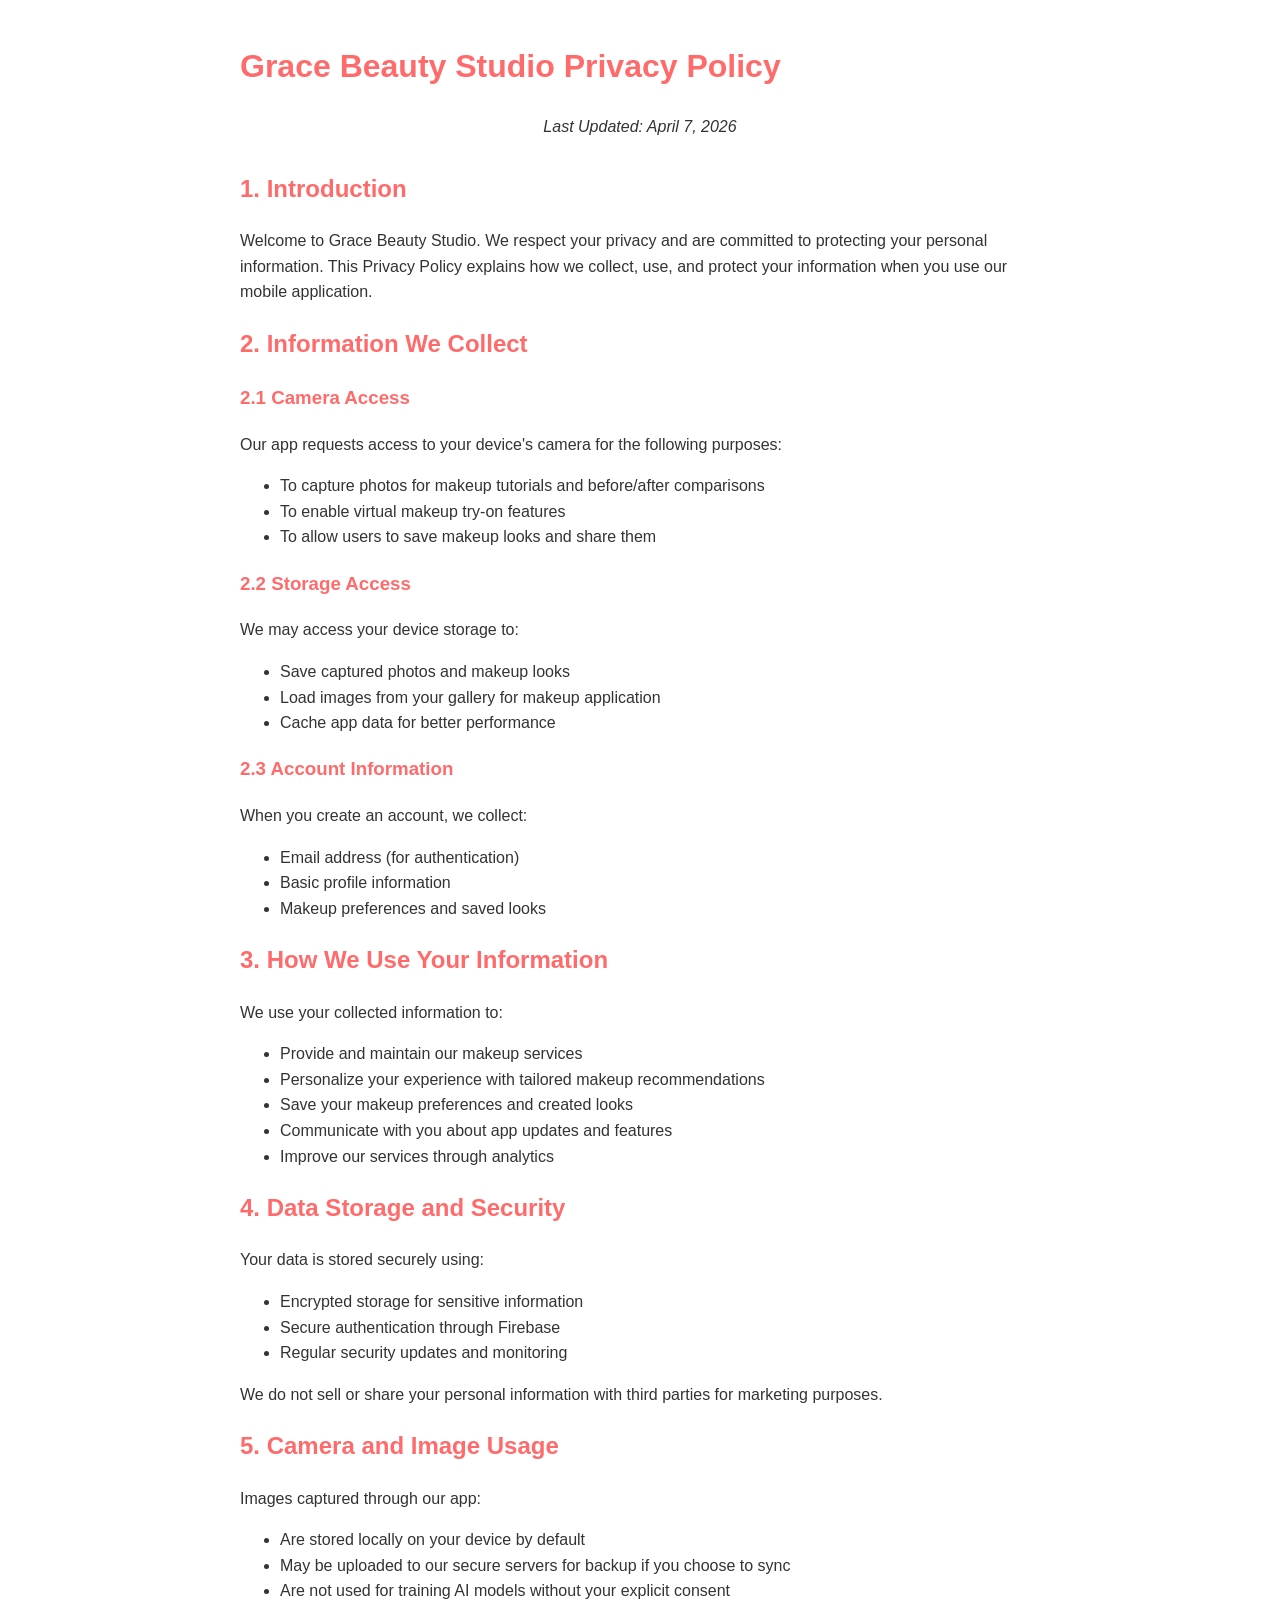
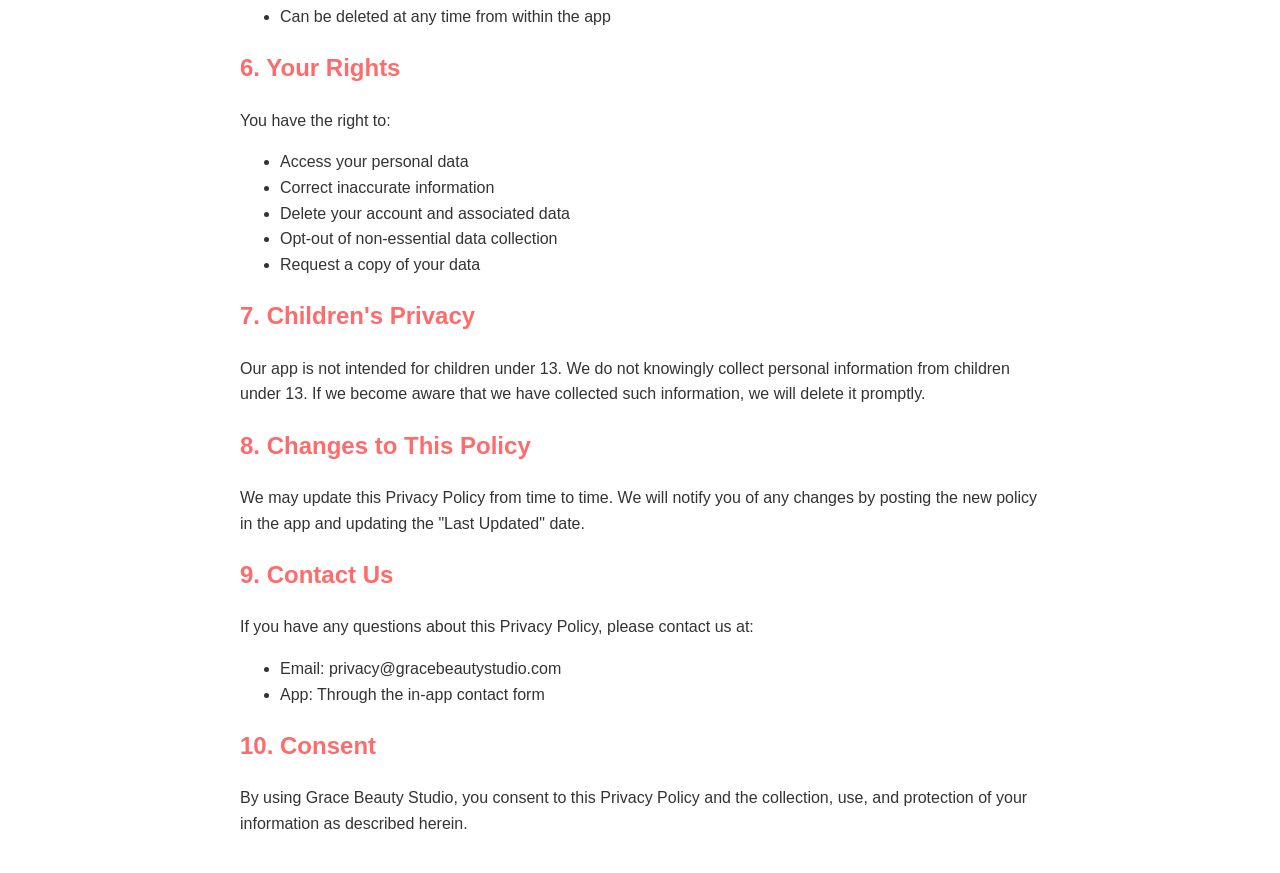
==== index.html @ 06bd7c3a "Add Privacy Policy page for Grace Beauty Studio This file contains the Privacy Policy for Grace Beau" ====
<!DOCTYPE html>
<html lang="en">
<head>
    <meta charset="UTF-8">
    <meta name="viewport" content="width=device-width, initial-scale=1.0">
    <title>Grace Beauty Studio - Privacy Policy</title>
    <style>
        body {
            font-family: Arial, sans-serif;
            line-height: 1.6;
            max-width: 800px;
            margin: 0 auto;
            padding: 20px;
            color: #333;
        }
        h1, h2, h3 {
            color: #FF6B6B;
        }
        .date {
            text-align: center;
            font-style: italic;
            margin-bottom: 30px;
        }
    </style>
</head>
<body>
    <h1>Grace Beauty Studio Privacy Policy</h1>
    <p class="date">Last Updated: April 7, 2026</p>

    <h2>1. Introduction</h2>
    <p>Welcome to Grace Beauty Studio. We respect your privacy and are committed to protecting your personal information. This Privacy Policy explains how we collect, use, and protect your information when you use our mobile application.</p>

    <h2>2. Information We Collect</h2>
    
    <h3>2.1 Camera Access</h3>
    <p>Our app requests access to your device's camera for the following purposes:</p>
    <ul>
        <li>To capture photos for makeup tutorials and before/after comparisons</li>
        <li>To enable virtual makeup try-on features</li>
        <li>To allow users to save makeup looks and share them</li>
    </ul>

    <h3>2.2 Storage Access</h3>
    <p>We may access your device storage to:</p>
    <ul>
        <li>Save captured photos and makeup looks</li>
        <li>Load images from your gallery for makeup application</li>
        <li>Cache app data for better performance</li>
    </ul>

    <h3>2.3 Account Information</h3>
    <p>When you create an account, we collect:</p>
    <ul>
        <li>Email address (for authentication)</li>
        <li>Basic profile information</li>
        <li>Makeup preferences and saved looks</li>
    </ul>

    <h2>3. How We Use Your Information</h2>
    <p>We use your collected information to:</p>
    <ul>
        <li>Provide and maintain our makeup services</li>
        <li>Personalize your experience with tailored makeup recommendations</li>
        <li>Save your makeup preferences and created looks</li>
        <li>Communicate with you about app updates and features</li>
        <li>Improve our services through analytics</li>
    </ul>

    <h2>4. Data Storage and Security</h2>
    <p>Your data is stored securely using:</p>
    <ul>
        <li>Encrypted storage for sensitive information</li>
        <li>Secure authentication through Firebase</li>
        <li>Regular security updates and monitoring</li>
    </ul>
    <p>We do not sell or share your personal information with third parties for marketing purposes.</p>

    <h2>5. Camera and Image Usage</h2>
    <p>Images captured through our app:</p>
    <ul>
        <li>Are stored locally on your device by default</li>
        <li>May be uploaded to our secure servers for backup if you choose to sync</li>
        <li>Are not used for training AI models without your explicit consent</li>
        <li>Can be deleted at any time from within the app</li>
    </ul>

    <h2>6. Your Rights</h2>
    <p>You have the right to:</p>
    <ul>
        <li>Access your personal data</li>
        <li>Correct inaccurate information</li>
        <li>Delete your account and associated data</li>
        <li>Opt-out of non-essential data collection</li>
        <li>Request a copy of your data</li>
    </ul>

    <h2>7. Children's Privacy</h2>
    <p>Our app is not intended for children under 13. We do not knowingly collect personal information from children under 13. If we become aware that we have collected such information, we will delete it promptly.</p>

    <h2>8. Changes to This Policy</h2>
    <p>We may update this Privacy Policy from time to time. We will notify you of any changes by posting the new policy in the app and updating the "Last Updated" date.</p>

    <h2>9. Contact Us</h2>
    <p>If you have any questions about this Privacy Policy, please contact us at:</p>
    <ul>
        <li>Email: privacy@gracebeautystudio.com</li>
        <li>App: Through the in-app contact form</li>
    </ul>

    <h2>10. Consent</h2>
    <p>By using Grace Beauty Studio, you consent to this Privacy Policy and the collection, use, and protection of your information as described herein.</p>
</body>
</html>
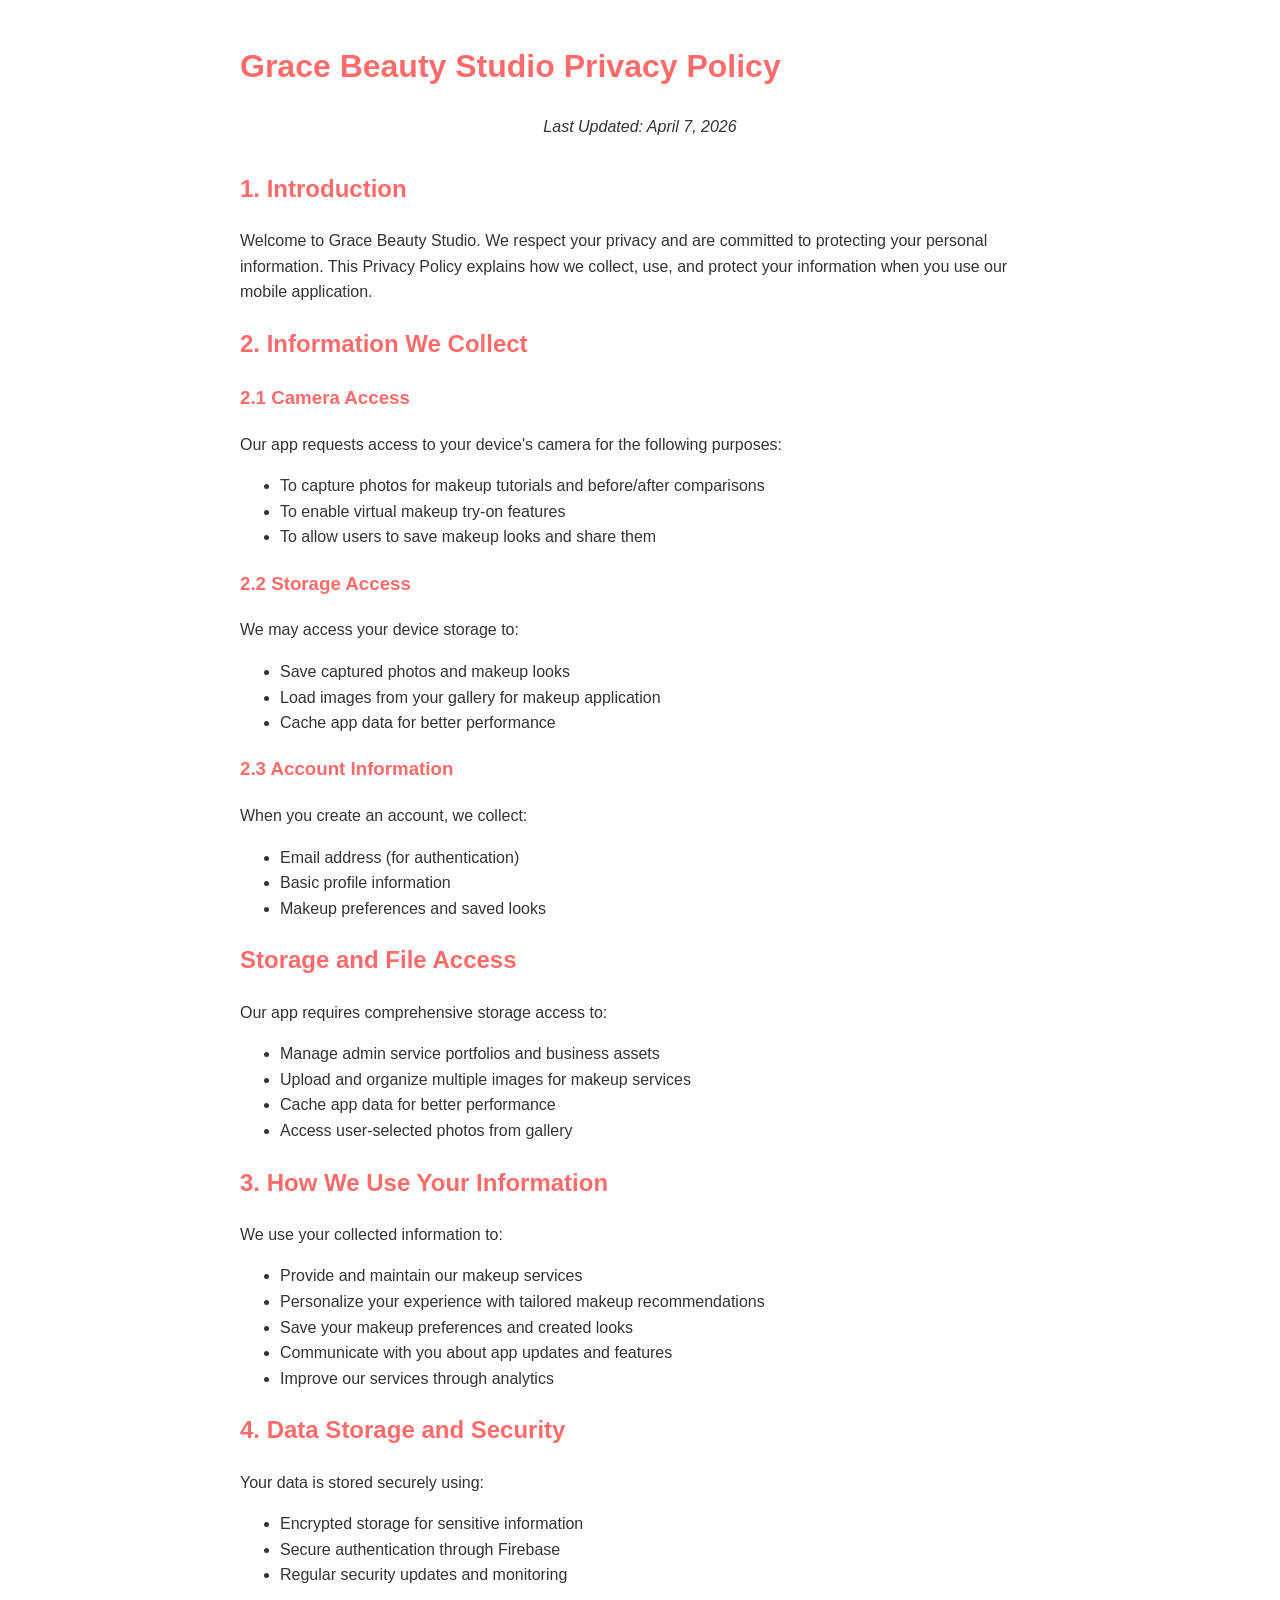
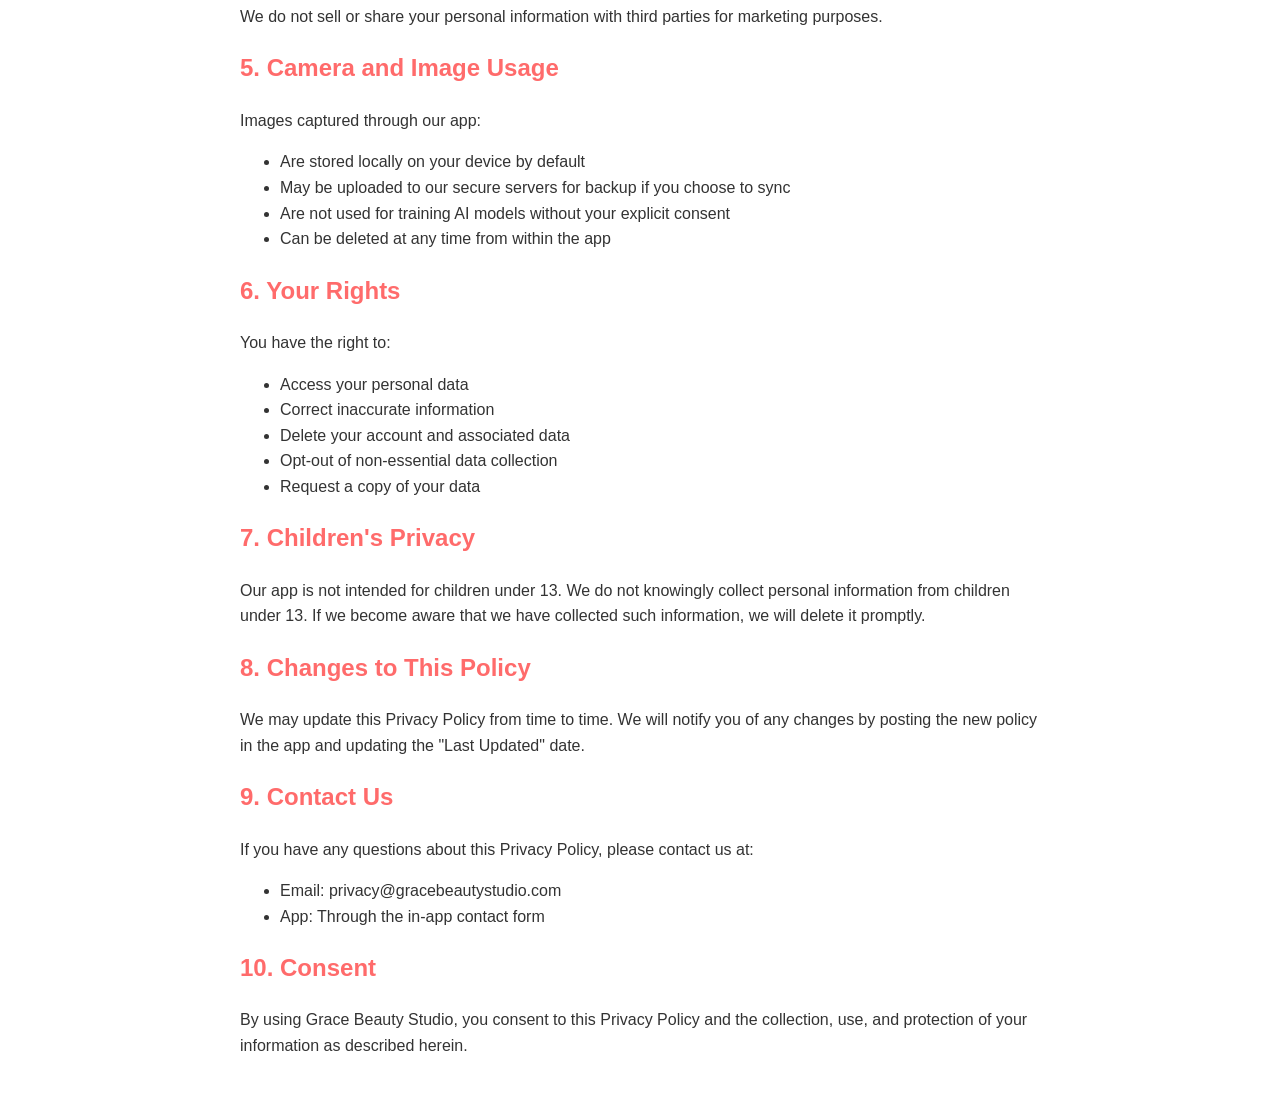
==== commit 63930823: "Add storage and file access section to index.html" ====
--- a/index.html
+++ b/index.html
@@ -56,6 +56,15 @@
         <li>Makeup preferences and saved looks</li>
     </ul>
 
+    <h2>Storage and File Access</h2>
+    <p>Our app requires comprehensive storage access to:</p>
+   <ul>
+    <li>Manage admin service portfolios and business assets</li>
+    <li>Upload and organize multiple images for makeup services</li>
+    <li>Cache app data for better performance</li>
+    <li>Access user-selected photos from gallery</li>
+   </ul>
+
     <h2>3. How We Use Your Information</h2>
     <p>We use your collected information to:</p>
     <ul>
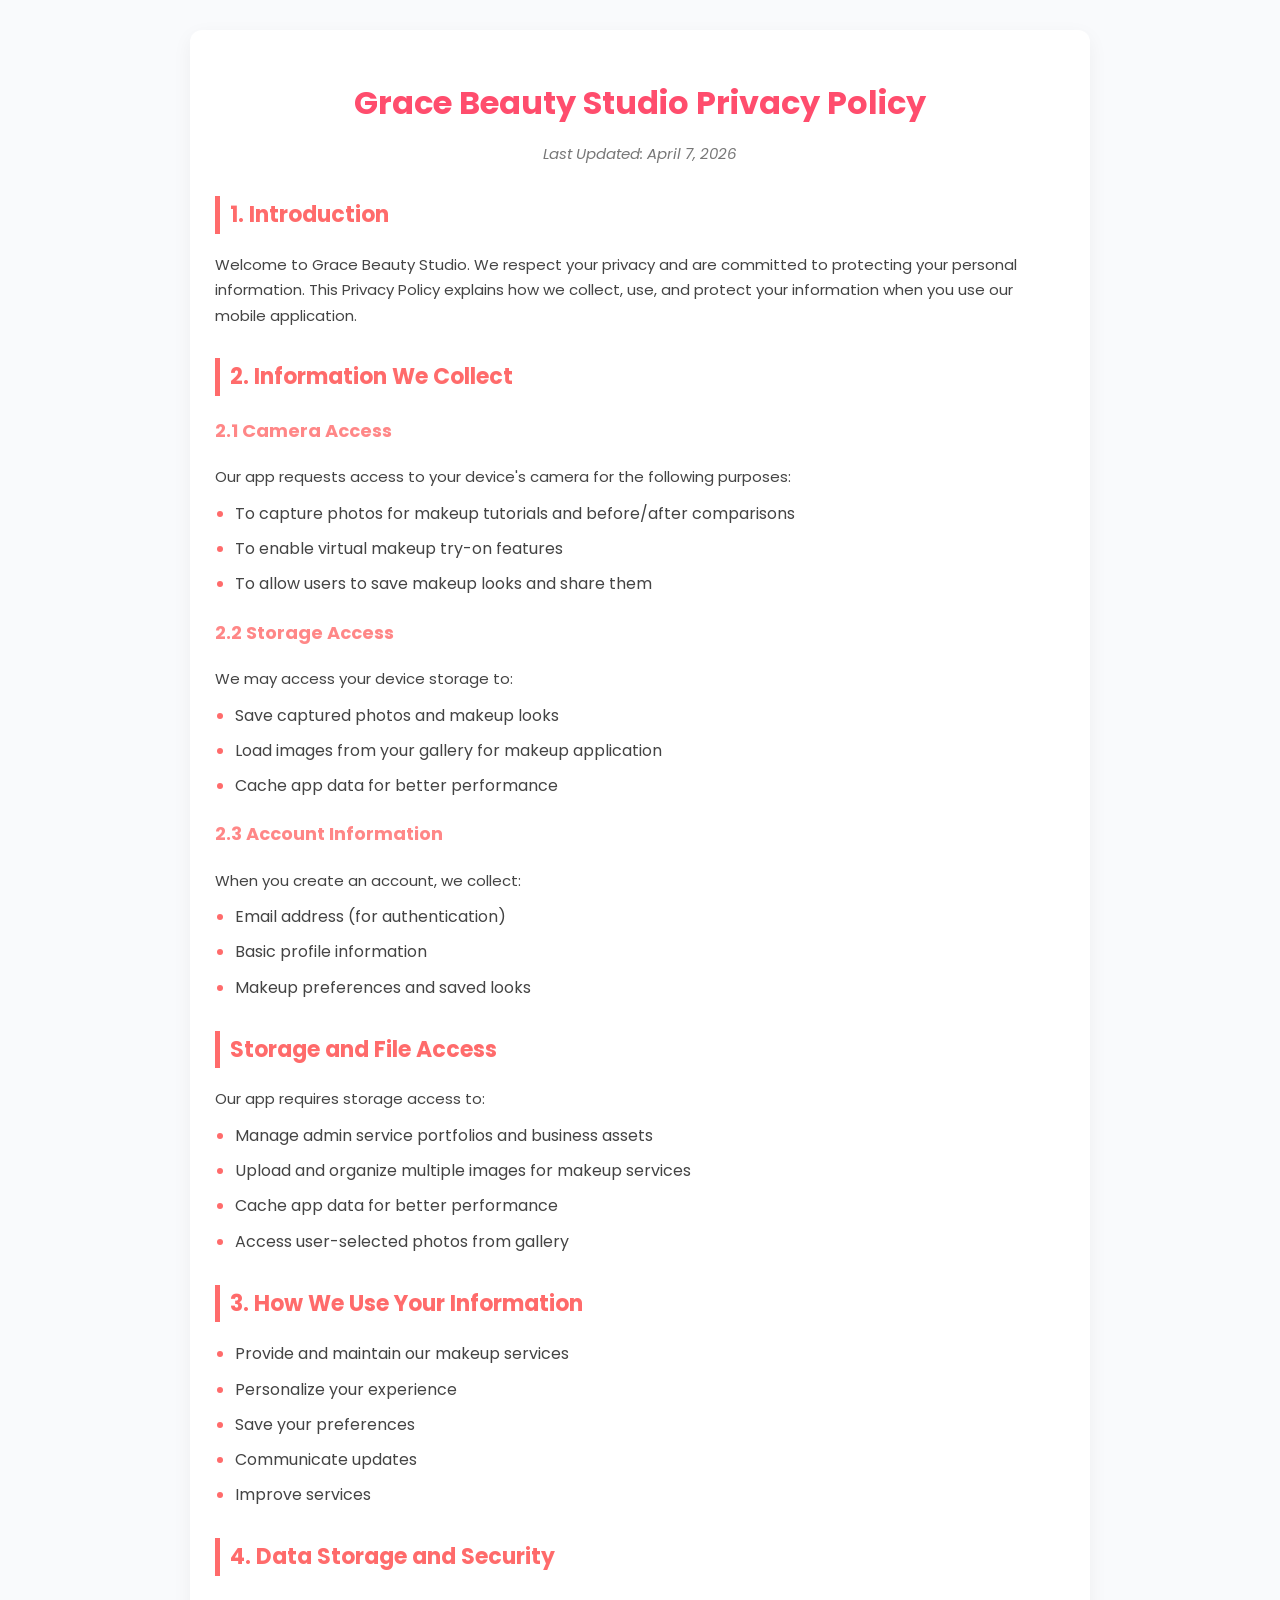
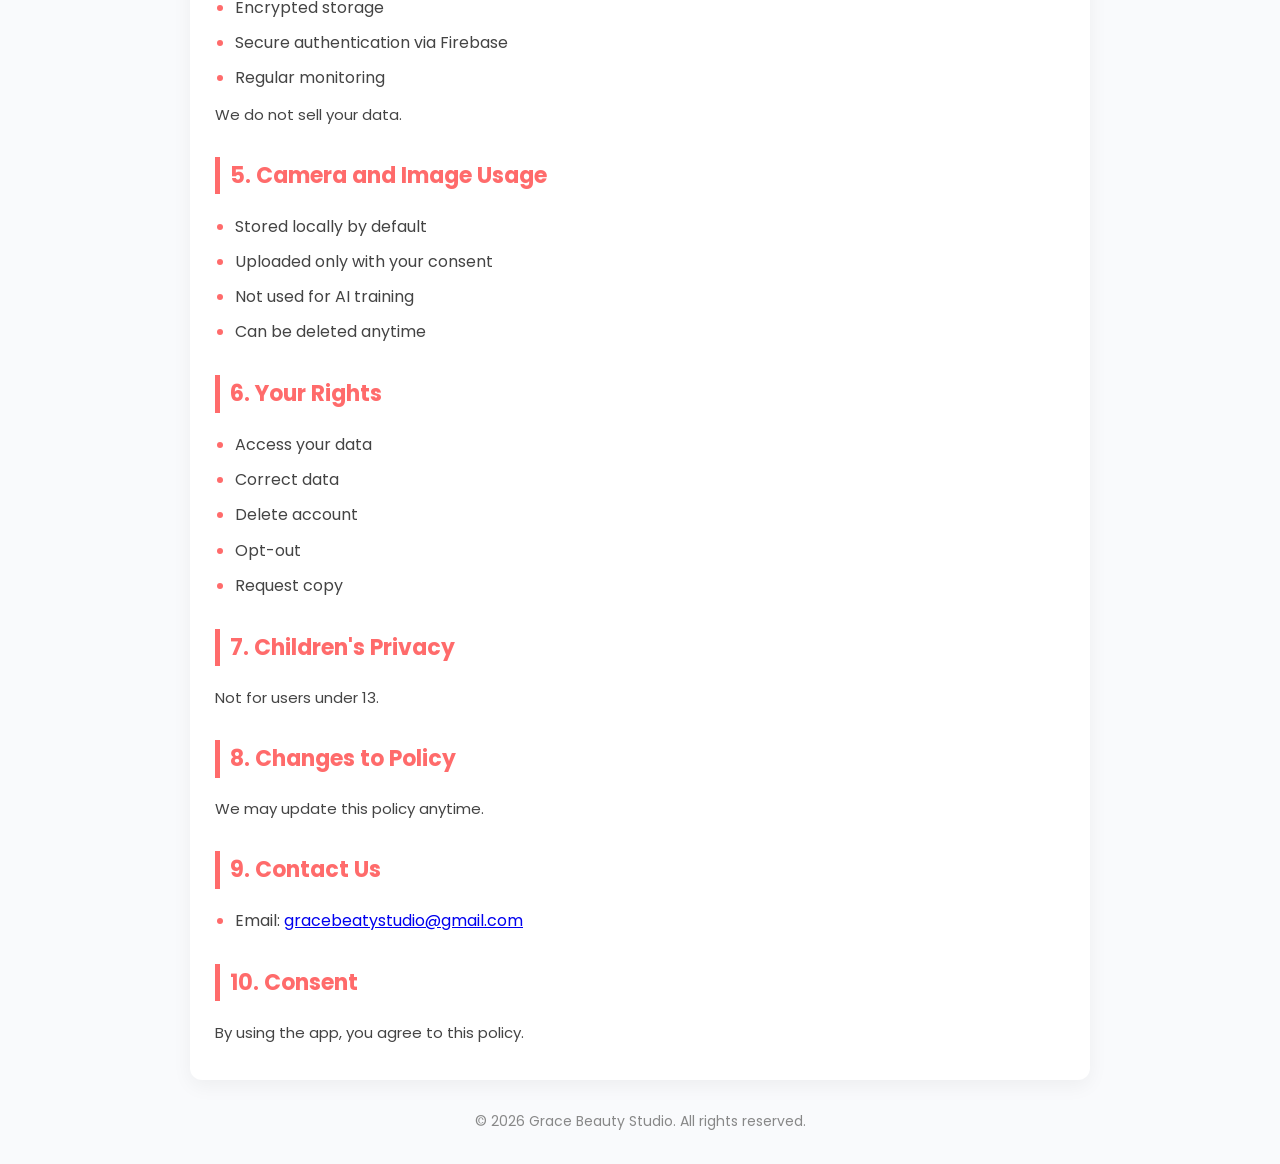
==== commit 4b958d00: "Add initial CSS styles for the webpage" ====
--- a/index.html
+++ b/index.html
@@ -3,27 +3,111 @@
 <head>
     <meta charset="UTF-8">
     <meta name="viewport" content="width=device-width, initial-scale=1.0">
+
+    <!-- SEO -->
     <title>Grace Beauty Studio - Privacy Policy</title>
+    <meta name="description" content="Privacy Policy for Grace Beauty Studio mobile application">
+
+    <!-- Google Font -->
+    <link href="https://fonts.googleapis.com/css2?family=Poppins:wght@300;400;500;600;700&display=swap" rel="stylesheet">
+
+    <!-- Favicon (optional) -->
+    <link rel="icon" href="logo.png" type="image/png">
+
     <style>
         body {
-            font-family: Arial, sans-serif;
-            line-height: 1.6;
-            max-width: 800px;
+            font-family: 'Poppins', sans-serif;
+            line-height: 1.7;
+            max-width: 900px;
             margin: 0 auto;
-            padding: 20px;
-            color: #333;
-        }
-        h1, h2, h3 {
-            color: #FF6B6B;
-        }
+            padding: 30px 20px;
+            color: #444;
+            background: #f9fafc;
+        }
+
+        h1 {
+            text-align: center;
+            color: #ff4d6d;
+            margin-bottom: 10px;
+            font-size: 32px;
+        }
+
+        h2 {
+            color: #ff6b6b;
+            margin-top: 30px;
+            border-left: 5px solid #ff6b6b;
+            padding-left: 10px;
+            font-size: 22px;
+        }
+
+        h3 {
+            color: #ff8787;
+            margin-top: 20px;
+            font-size: 18px;
+        }
+
+        p {
+            margin: 10px 0;
+            font-size: 15px;
+        }
+
+        ul {
+            padding-left: 20px;
+            margin: 10px 0;
+        }
+
+        ul li {
+            margin-bottom: 8px;
+        }
+
+        ul li::marker {
+            color: #ff6b6b;
+        }
+
         .date {
             text-align: center;
             font-style: italic;
-            margin-bottom: 30px;
+            color: #777;
+            margin-bottom: 25px;
+        }
+
+        /* Card effect */
+        .container {
+            background: #fff;
+            padding: 25px;
+            border-radius: 12px;
+            box-shadow: 0 6px 20px rgba(0, 0, 0, 0.05);
+        }
+
+        /* Footer */
+        footer {
+            text-align: center;
+            margin-top: 30px;
+            font-size: 14px;
+            color: #888;
+        }
+
+        /* Responsive */
+        @media (max-width: 600px) {
+            body {
+                padding: 15px;
+            }
+
+            h1 {
+                font-size: 24px;
+            }
+
+            h2 {
+                font-size: 18px;
+            }
         }
     </style>
 </head>
+
 <body>
+
+<div class="container">
+
     <h1>Grace Beauty Studio Privacy Policy</h1>
     <p class="date">Last Updated: April 7, 2026</p>
 
@@ -31,7 +115,7 @@
     <p>Welcome to Grace Beauty Studio. We respect your privacy and are committed to protecting your personal information. This Privacy Policy explains how we collect, use, and protect your information when you use our mobile application.</p>
 
     <h2>2. Information We Collect</h2>
-    
+
     <h3>2.1 Camera Access</h3>
     <p>Our app requests access to your device's camera for the following purposes:</p>
     <ul>
@@ -57,66 +141,67 @@
     </ul>
 
     <h2>Storage and File Access</h2>
-    <p>Our app requires comprehensive storage access to:</p>
-   <ul>
-    <li>Manage admin service portfolios and business assets</li>
-    <li>Upload and organize multiple images for makeup services</li>
-    <li>Cache app data for better performance</li>
-    <li>Access user-selected photos from gallery</li>
-   </ul>
+    <p>Our app requires storage access to:</p>
+    <ul>
+        <li>Manage admin service portfolios and business assets</li>
+        <li>Upload and organize multiple images for makeup services</li>
+        <li>Cache app data for better performance</li>
+        <li>Access user-selected photos from gallery</li>
+    </ul>
 
     <h2>3. How We Use Your Information</h2>
-    <p>We use your collected information to:</p>
     <ul>
         <li>Provide and maintain our makeup services</li>
-        <li>Personalize your experience with tailored makeup recommendations</li>
-        <li>Save your makeup preferences and created looks</li>
-        <li>Communicate with you about app updates and features</li>
-        <li>Improve our services through analytics</li>
+        <li>Personalize your experience</li>
+        <li>Save your preferences</li>
+        <li>Communicate updates</li>
+        <li>Improve services</li>
     </ul>
 
     <h2>4. Data Storage and Security</h2>
-    <p>Your data is stored securely using:</p>
-    <ul>
-        <li>Encrypted storage for sensitive information</li>
-        <li>Secure authentication through Firebase</li>
-        <li>Regular security updates and monitoring</li>
-    </ul>
-    <p>We do not sell or share your personal information with third parties for marketing purposes.</p>
+    <ul>
+        <li>Encrypted storage</li>
+        <li>Secure authentication via Firebase</li>
+        <li>Regular monitoring</li>
+    </ul>
+    <p>We do not sell your data.</p>
 
     <h2>5. Camera and Image Usage</h2>
-    <p>Images captured through our app:</p>
-    <ul>
-        <li>Are stored locally on your device by default</li>
-        <li>May be uploaded to our secure servers for backup if you choose to sync</li>
-        <li>Are not used for training AI models without your explicit consent</li>
-        <li>Can be deleted at any time from within the app</li>
+    <ul>
+        <li>Stored locally by default</li>
+        <li>Uploaded only with your consent</li>
+        <li>Not used for AI training</li>
+        <li>Can be deleted anytime</li>
     </ul>
 
     <h2>6. Your Rights</h2>
-    <p>You have the right to:</p>
-    <ul>
-        <li>Access your personal data</li>
-        <li>Correct inaccurate information</li>
-        <li>Delete your account and associated data</li>
-        <li>Opt-out of non-essential data collection</li>
-        <li>Request a copy of your data</li>
+    <ul>
+        <li>Access your data</li>
+        <li>Correct data</li>
+        <li>Delete account</li>
+        <li>Opt-out</li>
+        <li>Request copy</li>
     </ul>
 
     <h2>7. Children's Privacy</h2>
-    <p>Our app is not intended for children under 13. We do not knowingly collect personal information from children under 13. If we become aware that we have collected such information, we will delete it promptly.</p>
-
-    <h2>8. Changes to This Policy</h2>
-    <p>We may update this Privacy Policy from time to time. We will notify you of any changes by posting the new policy in the app and updating the "Last Updated" date.</p>
+    <p>Not for users under 13.</p>
+
+    <h2>8. Changes to Policy</h2>
+    <p>We may update this policy anytime.</p>
 
     <h2>9. Contact Us</h2>
-    <p>If you have any questions about this Privacy Policy, please contact us at:</p>
-    <ul>
-        <li>Email: privacy@gracebeautystudio.com</li>
-        <li>App: Through the in-app contact form</li>
+    <ul>
+        <li>Email: <a href="gracebeatystudio@gmail.com">gracebeatystudio@gmail.com</a></li>
     </ul>
 
     <h2>10. Consent</h2>
-    <p>By using Grace Beauty Studio, you consent to this Privacy Policy and the collection, use, and protection of your information as described herein.</p>
+    <p>By using the app, you agree to this policy.</p>
+
+</div>
+
+<footer>
+    © 2026 Grace Beauty Studio. All rights reserved.
+</footer>
+
 </body>
 </html>
